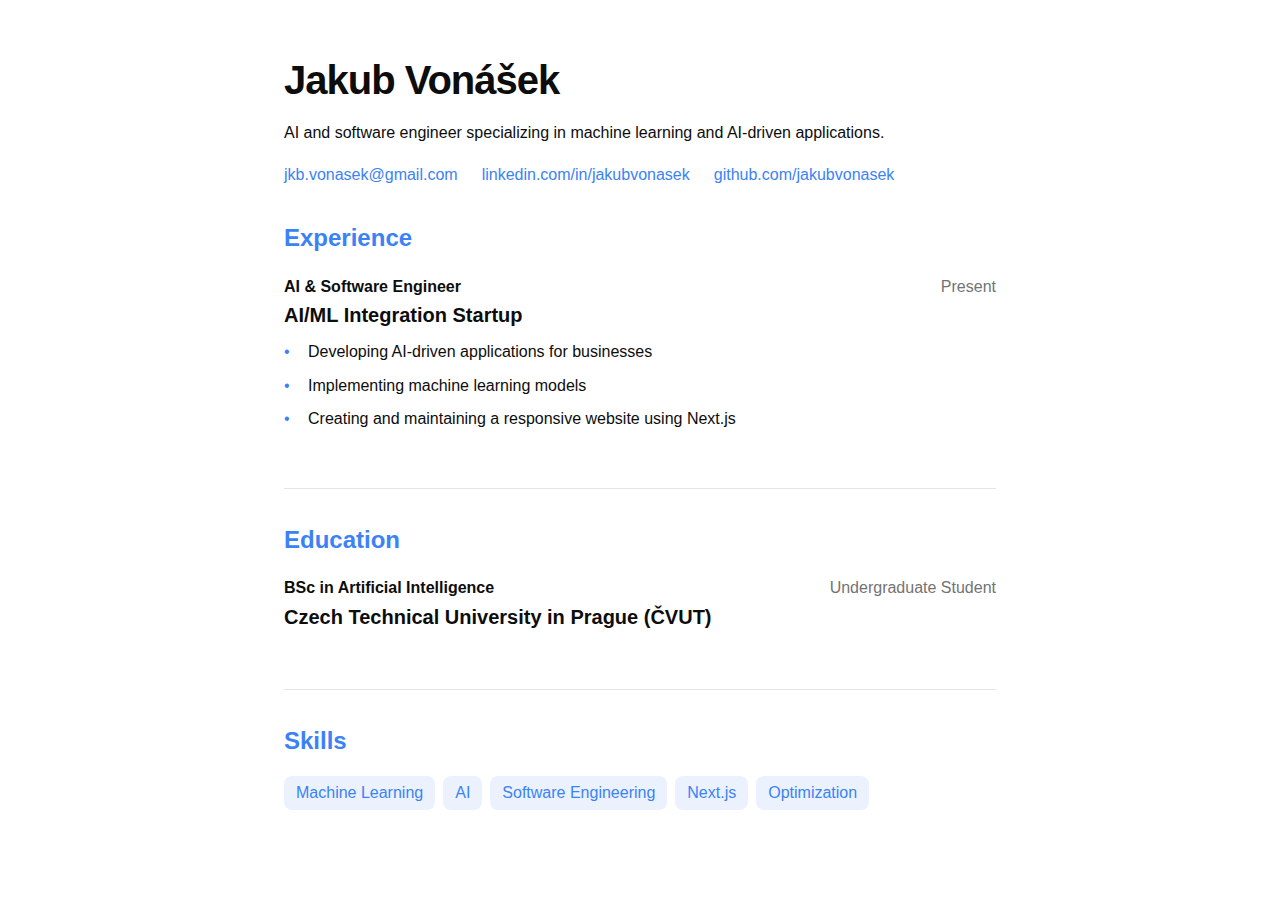
==== index.html @ 931d5128 "Initial commit" ====
<!DOCTYPE html>
<html lang="en">
<head>
  <meta charset="UTF-8">
  <meta name="viewport" content="width=device-width, initial-scale=1.0">
  <title>Jakub Vonášek - CV</title>
  <style>
    :root {
      --background: #ffffff;
      --foreground: #0d0d0d;
      --muted: #737373;
      --accent: #3b82f6;
      --radius: 0.5rem;
    }
    
    * {
      margin: 0;
      padding: 0;
      box-sizing: border-box;
    }
    
    body {
      font-family: -apple-system, BlinkMacSystemFont, 'Segoe UI', Helvetica, Arial, sans-serif;
      background-color: var(--background);
      color: var(--foreground);
      line-height: 1.6;
      max-width: 760px;
      margin: 0 auto;
      padding: 3rem 1.5rem;
    }
    
    .header {
      margin-bottom: 2rem;
    }
    
    h1 {
      font-size: 2.5rem;
      font-weight: 700;
      margin-bottom: 0.5rem;
      letter-spacing: -0.025em;
    }
    
    h2 {
      font-size: 1.5rem;
      font-weight: 600;
      margin: 2rem 0 1rem;
      color: var(--accent);
    }
    
    h3 {
      font-size: 1.25rem;
      font-weight: 600;
      margin-bottom: 0.5rem;
    }
    
    p {
      margin-bottom: 1rem;
    }
    
    a {
      color: var(--accent);
      text-decoration: none;
    }
    
    a:hover {
      text-decoration: underline;
    }
    
    .contact {
      display: flex;
      gap: 1.5rem;
      flex-wrap: wrap;
      margin: 1rem 0;
      color: var(--muted);
    }
    
    .contact a {
      display: inline-flex;
      align-items: center;
      gap: 0.5rem;
    }
    
    .section {
      margin-bottom: 2rem;
      padding-bottom: 2rem;
      border-bottom: 1px solid rgba(0,0,0,0.1);
    }
    
    .section:last-child {
      border-bottom: none;
    }
    
    .job {
      margin-bottom: 1.5rem;
    }
    
    .job-title {
      font-weight: 600;
      display: flex;
      justify-content: space-between;
      flex-wrap: wrap;
    }
    
    .job-period {
      font-weight: normal;
      color: var(--muted);
    }
    
    ul {
      list-style-type: none;
      margin-left: 0;
    }
    
    li {
      margin-bottom: 0.5rem;
      position: relative;
      padding-left: 1.5rem;
    }
    
    li:before {
      content: "•";
      position: absolute;
      left: 0;
      color: var(--accent);
    }
    
    @media (max-width: 640px) {
      h1 {
        font-size: 2rem;
      }
      
      .contact {
        flex-direction: column;
        gap: 0.5rem;
      }
    }
  </style>
</head>
<body>
  <div class="header">
    <h1>Jakub Vonášek</h1>
    <p>AI and software engineer specializing in machine learning and AI-driven applications.</p>
    
    <div class="contact">
      <a href="mailto:jkb.vonasek@gmail.com">
        jkb.vonasek@gmail.com
      </a>
      <a href="https://linkedin.com/in/jakubvonasek" target="_blank">
        linkedin.com/in/jakubvonasek
      </a>
      <a href="https://github.com/jakubvonasek" target="_blank">
        github.com/jakubvonasek
      </a>
    </div>
  </div>
  
  <div class="section">
    <h2>Experience</h2>
    <div class="job">
      <div class="job-title">
        <span>AI & Software Engineer</span>
        <span class="job-period">Present</span>
      </div>
      <h3>AI/ML Integration Startup</h3>
      <ul>
        <li>Developing AI-driven applications for businesses</li>
        <li>Implementing machine learning models</li>
        <li>Creating and maintaining a responsive website using Next.js</li>
      </ul>
    </div>
  </div>
  
  <div class="section">
    <h2>Education</h2>
    <div class="job">
      <div class="job-title">
        <span>BSc in Artificial Intelligence</span>
        <span class="job-period">Undergraduate Student</span>
      </div>
      <h3>Czech Technical University in Prague (ČVUT)</h3>
    </div>
  </div>
  
  <div class="section">
    <h2>Skills</h2>
    <div style="display: flex; flex-wrap: wrap; gap: 0.5rem;">
      <span style="background: rgba(59, 130, 246, 0.1); color: var(--accent); padding: 0.25rem 0.75rem; border-radius: var(--radius);">Machine Learning</span>
      <span style="background: rgba(59, 130, 246, 0.1); color: var(--accent); padding: 0.25rem 0.75rem; border-radius: var(--radius);">AI</span>
      <span style="background: rgba(59, 130, 246, 0.1); color: var(--accent); padding: 0.25rem 0.75rem; border-radius: var(--radius);">Software Engineering</span>
      <span style="background: rgba(59, 130, 246, 0.1); color: var(--accent); padding: 0.25rem 0.75rem; border-radius: var(--radius);">Next.js</span>
      <span style="background: rgba(59, 130, 246, 0.1); color: var(--accent); padding: 0.25rem 0.75rem; border-radius: var(--radius);">Optimization</span>
    </div>
  </div>
</body>
</html>
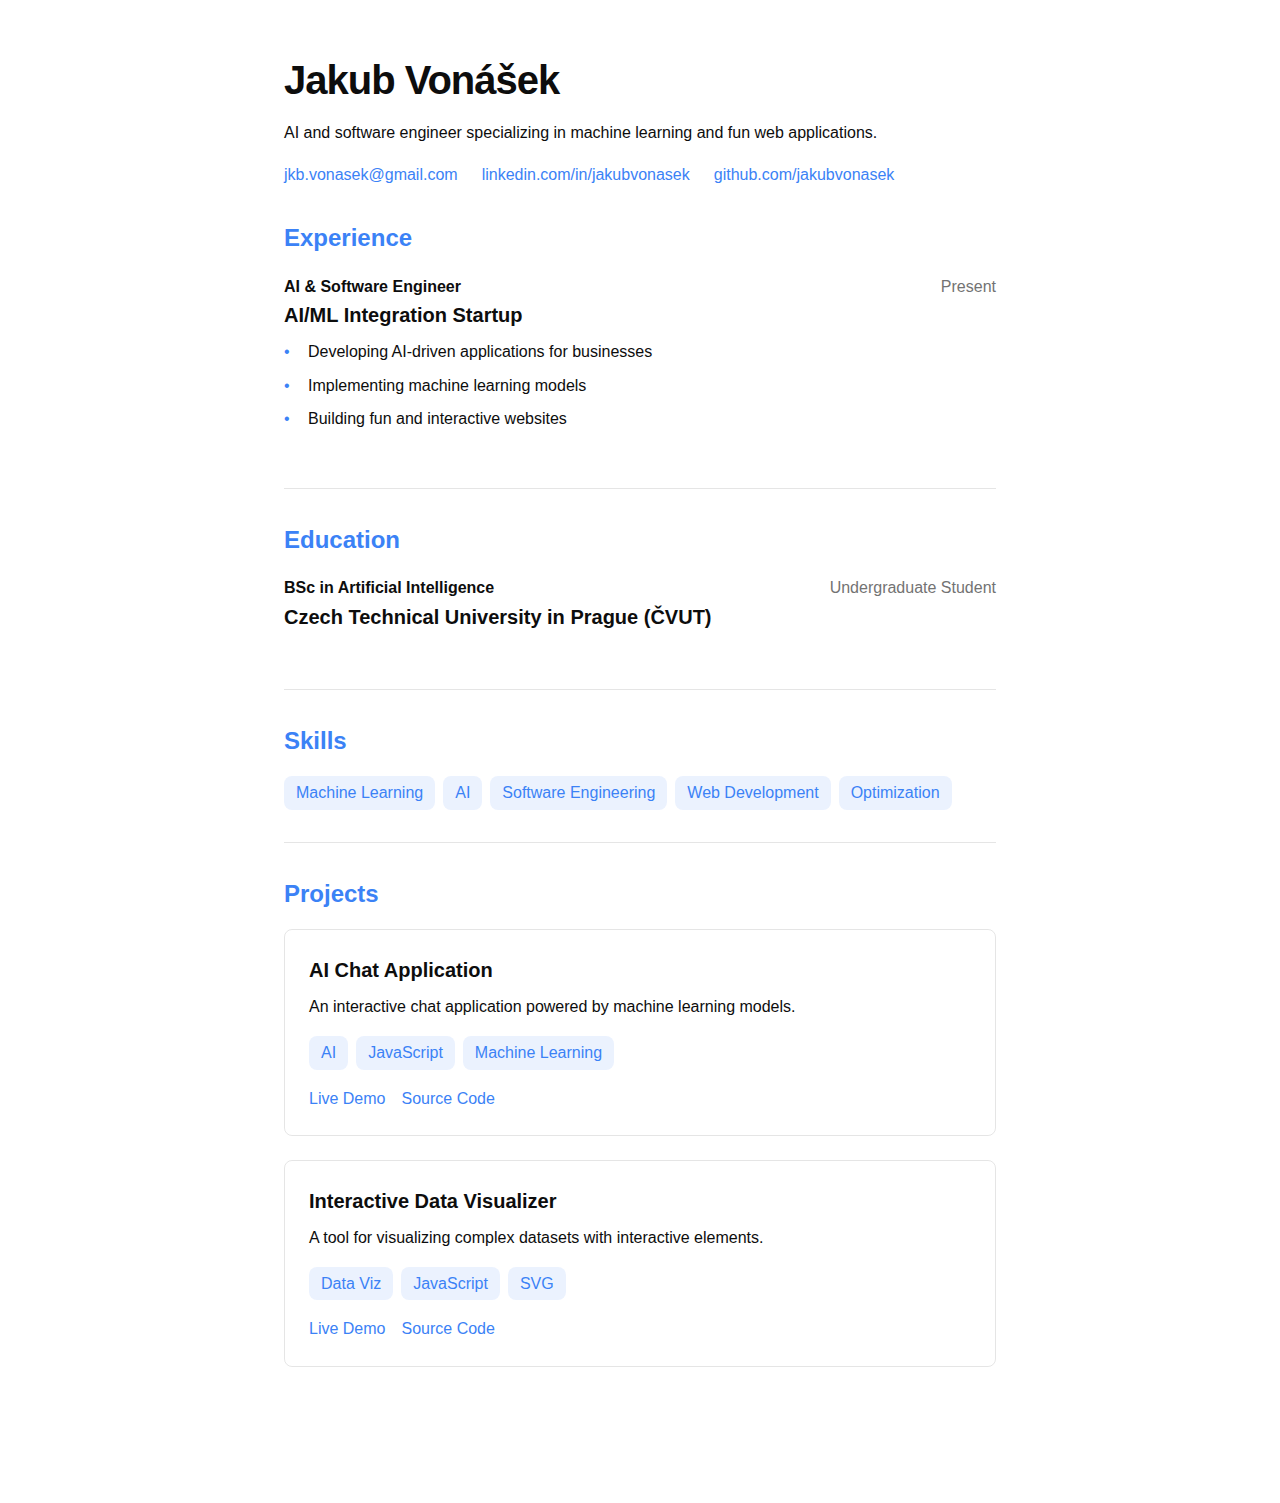
==== commit 2dc0c39e: "Enhance portfolio layout with skill tags and project cards; update HTML structure and JavaScript for" ====
--- a/index.html
+++ b/index.html
@@ -4,142 +4,13 @@
   <meta charset="UTF-8">
   <meta name="viewport" content="width=device-width, initial-scale=1.0">
   <title>Jakub Vonášek - CV</title>
-  <style>
-    :root {
-      --background: #ffffff;
-      --foreground: #0d0d0d;
-      --muted: #737373;
-      --accent: #3b82f6;
-      --radius: 0.5rem;
-    }
-    
-    * {
-      margin: 0;
-      padding: 0;
-      box-sizing: border-box;
-    }
-    
-    body {
-      font-family: -apple-system, BlinkMacSystemFont, 'Segoe UI', Helvetica, Arial, sans-serif;
-      background-color: var(--background);
-      color: var(--foreground);
-      line-height: 1.6;
-      max-width: 760px;
-      margin: 0 auto;
-      padding: 3rem 1.5rem;
-    }
-    
-    .header {
-      margin-bottom: 2rem;
-    }
-    
-    h1 {
-      font-size: 2.5rem;
-      font-weight: 700;
-      margin-bottom: 0.5rem;
-      letter-spacing: -0.025em;
-    }
-    
-    h2 {
-      font-size: 1.5rem;
-      font-weight: 600;
-      margin: 2rem 0 1rem;
-      color: var(--accent);
-    }
-    
-    h3 {
-      font-size: 1.25rem;
-      font-weight: 600;
-      margin-bottom: 0.5rem;
-    }
-    
-    p {
-      margin-bottom: 1rem;
-    }
-    
-    a {
-      color: var(--accent);
-      text-decoration: none;
-    }
-    
-    a:hover {
-      text-decoration: underline;
-    }
-    
-    .contact {
-      display: flex;
-      gap: 1.5rem;
-      flex-wrap: wrap;
-      margin: 1rem 0;
-      color: var(--muted);
-    }
-    
-    .contact a {
-      display: inline-flex;
-      align-items: center;
-      gap: 0.5rem;
-    }
-    
-    .section {
-      margin-bottom: 2rem;
-      padding-bottom: 2rem;
-      border-bottom: 1px solid rgba(0,0,0,0.1);
-    }
-    
-    .section:last-child {
-      border-bottom: none;
-    }
-    
-    .job {
-      margin-bottom: 1.5rem;
-    }
-    
-    .job-title {
-      font-weight: 600;
-      display: flex;
-      justify-content: space-between;
-      flex-wrap: wrap;
-    }
-    
-    .job-period {
-      font-weight: normal;
-      color: var(--muted);
-    }
-    
-    ul {
-      list-style-type: none;
-      margin-left: 0;
-    }
-    
-    li {
-      margin-bottom: 0.5rem;
-      position: relative;
-      padding-left: 1.5rem;
-    }
-    
-    li:before {
-      content: "•";
-      position: absolute;
-      left: 0;
-      color: var(--accent);
-    }
-    
-    @media (max-width: 640px) {
-      h1 {
-        font-size: 2rem;
-      }
-      
-      .contact {
-        flex-direction: column;
-        gap: 0.5rem;
-      }
-    }
-  </style>
+  <link rel="stylesheet" href="css/style.css">
+  <script src="js/main.js" defer></script>
 </head>
 <body>
   <div class="header">
     <h1>Jakub Vonášek</h1>
-    <p>AI and software engineer specializing in machine learning and AI-driven applications.</p>
+    <p>AI and software engineer specializing in machine learning and fun web applications.</p>
     
     <div class="contact">
       <a href="mailto:jkb.vonasek@gmail.com">
@@ -165,7 +36,7 @@
       <ul>
         <li>Developing AI-driven applications for businesses</li>
         <li>Implementing machine learning models</li>
-        <li>Creating and maintaining a responsive website using Next.js</li>
+        <li>Building fun and interactive websites</li>
       </ul>
     </div>
   </div>
@@ -183,12 +54,19 @@
   
   <div class="section">
     <h2>Skills</h2>
-    <div style="display: flex; flex-wrap: wrap; gap: 0.5rem;">
-      <span style="background: rgba(59, 130, 246, 0.1); color: var(--accent); padding: 0.25rem 0.75rem; border-radius: var(--radius);">Machine Learning</span>
-      <span style="background: rgba(59, 130, 246, 0.1); color: var(--accent); padding: 0.25rem 0.75rem; border-radius: var(--radius);">AI</span>
-      <span style="background: rgba(59, 130, 246, 0.1); color: var(--accent); padding: 0.25rem 0.75rem; border-radius: var(--radius);">Software Engineering</span>
-      <span style="background: rgba(59, 130, 246, 0.1); color: var(--accent); padding: 0.25rem 0.75rem; border-radius: var(--radius);">Next.js</span>
-      <span style="background: rgba(59, 130, 246, 0.1); color: var(--accent); padding: 0.25rem 0.75rem; border-radius: var(--radius);">Optimization</span>
+    <div class="skills-container">
+      <span class="skill-tag">Machine Learning</span>
+      <span class="skill-tag">AI</span>
+      <span class="skill-tag">Software Engineering</span>
+      <span class="skill-tag">Web Development</span>
+      <span class="skill-tag">Optimization</span>
+    </div>
+  </div>
+
+  <div class="section">
+    <h2>Projects</h2>
+    <div id="projects-container">
+      <!-- Projects will be loaded from projects.js -->
     </div>
   </div>
 </body>
--- a/css/style.css
+++ b/css/style.css
@@ -0,0 +1,159 @@
+:root {
+  --background: #ffffff;
+  --foreground: #0d0d0d;
+  --muted: #737373;
+  --accent: #3b82f6;
+  --radius: 0.5rem;
+}
+
+* {
+  margin: 0;
+  padding: 0;
+  box-sizing: border-box;
+}
+
+body {
+  font-family: -apple-system, BlinkMacSystemFont, 'Segoe UI', Helvetica, Arial, sans-serif;
+  background-color: var(--background);
+  color: var(--foreground);
+  line-height: 1.6;
+  max-width: 760px;
+  margin: 0 auto;
+  padding: 3rem 1.5rem;
+}
+
+.header {
+  margin-bottom: 2rem;
+}
+
+h1 {
+  font-size: 2.5rem;
+  font-weight: 700;
+  margin-bottom: 0.5rem;
+  letter-spacing: -0.025em;
+}
+
+h2 {
+  font-size: 1.5rem;
+  font-weight: 600;
+  margin: 2rem 0 1rem;
+  color: var(--accent);
+}
+
+h3 {
+  font-size: 1.25rem;
+  font-weight: 600;
+  margin-bottom: 0.5rem;
+}
+
+p {
+  margin-bottom: 1rem;
+}
+
+a {
+  color: var(--accent);
+  text-decoration: none;
+}
+
+a:hover {
+  text-decoration: underline;
+}
+
+.contact {
+  display: flex;
+  gap: 1.5rem;
+  flex-wrap: wrap;
+  margin: 1rem 0;
+  color: var(--muted);
+}
+
+.contact a {
+  display: inline-flex;
+  align-items: center;
+  gap: 0.5rem;
+}
+
+.section {
+  margin-bottom: 2rem;
+  padding-bottom: 2rem;
+  border-bottom: 1px solid rgba(0,0,0,0.1);
+}
+
+.section:last-child {
+  border-bottom: none;
+}
+
+.job {
+  margin-bottom: 1.5rem;
+}
+
+.job-title {
+  font-weight: 600;
+  display: flex;
+  justify-content: space-between;
+  flex-wrap: wrap;
+}
+
+.job-period {
+  font-weight: normal;
+  color: var(--muted);
+}
+
+ul {
+  list-style-type: none;
+  margin-left: 0;
+}
+
+li {
+  margin-bottom: 0.5rem;
+  position: relative;
+  padding-left: 1.5rem;
+}
+
+li:before {
+  content: "•";
+  position: absolute;
+  left: 0;
+  color: var(--accent);
+}
+
+.skills-container {
+  display: flex;
+  flex-wrap: wrap;
+  gap: 0.5rem;
+}
+
+.skill-tag {
+  background: rgba(59, 130, 246, 0.1);
+  color: var(--accent);
+  padding: 0.25rem 0.75rem;
+  border-radius: var(--radius);
+}
+
+.project-card {
+  border: 1px solid rgba(0,0,0,0.1);
+  border-radius: var(--radius);
+  padding: 1.5rem;
+  margin-bottom: 1.5rem;
+}
+
+.project-card h3 {
+  margin-top: 0;
+}
+
+.project-links {
+  margin-top: 1rem;
+  display: flex;
+  gap: 1rem;
+}
+
+@media (max-width: 640px) {
+  h1 {
+    font-size: 2rem;
+  }
+  
+  .contact {
+    flex-direction: column;
+    gap: 0.5rem;
+  }
+}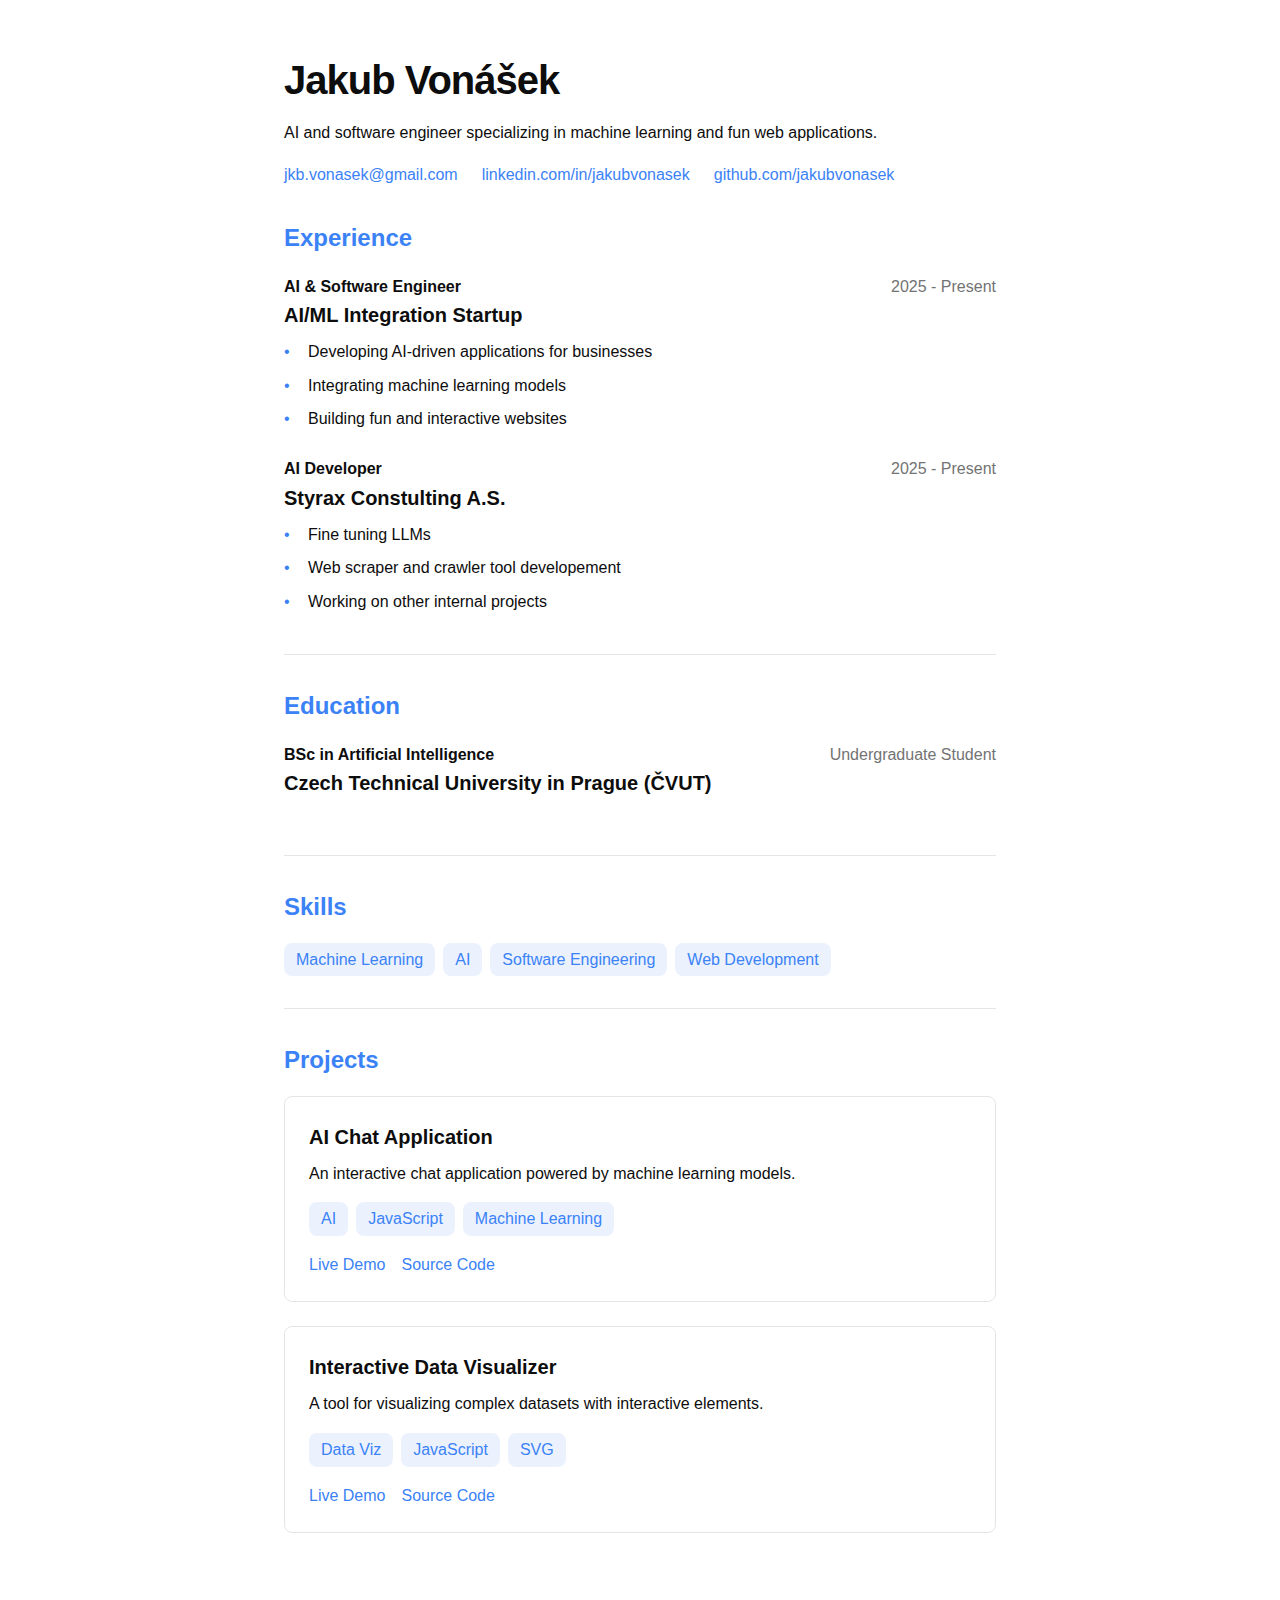
==== commit 011ed923: "Update job experience section and add new role; refine skill tags and project loading area" ====
--- a/index.html
+++ b/index.html
@@ -30,15 +30,27 @@
     <div class="job">
       <div class="job-title">
         <span>AI & Software Engineer</span>
-        <span class="job-period">Present</span>
+        <span class="job-period">2025 - Present</span>
       </div>
       <h3>AI/ML Integration Startup</h3>
       <ul>
         <li>Developing AI-driven applications for businesses</li>
-        <li>Implementing machine learning models</li>
+        <li>Integrating machine learning models</li>
         <li>Building fun and interactive websites</li>
       </ul>
     </div>
+
+    <div class="job-title">
+      <span>AI Developer</span>
+      <span class="job-period">2025 - Present</span>
+    </div>
+    <h3>Styrax Constulting A.S.</h3>
+    <ul>
+      <li>Fine tuning LLMs</li>
+      <li>Web scraper and crawler tool developement</li>
+      <li>Working on other internal projects</li>
+    </ul>
+  </div>
   </div>
   
   <div class="section">
@@ -59,13 +71,13 @@
       <span class="skill-tag">AI</span>
       <span class="skill-tag">Software Engineering</span>
       <span class="skill-tag">Web Development</span>
-      <span class="skill-tag">Optimization</span>
     </div>
   </div>
 
   <div class="section">
     <h2>Projects</h2>
     <div id="projects-container">
+      
       <!-- Projects will be loaded from projects.js -->
     </div>
   </div>
